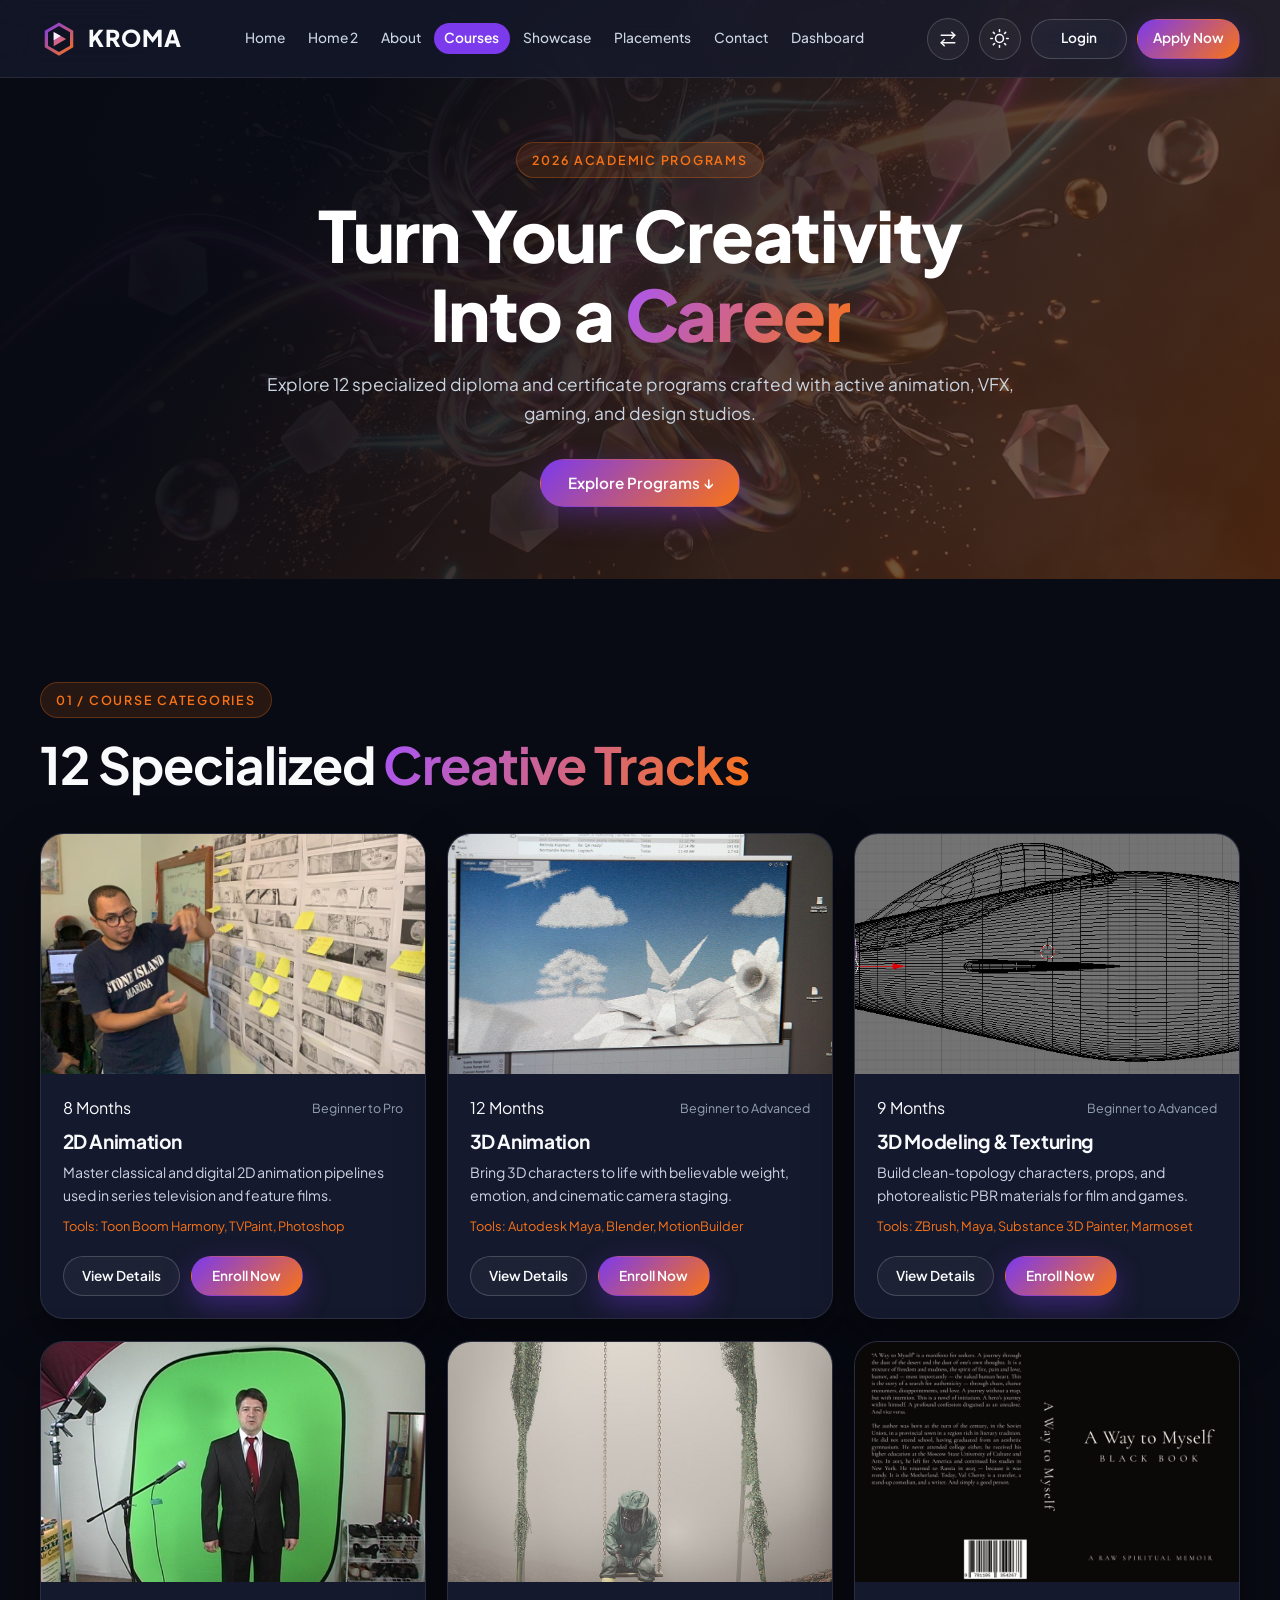
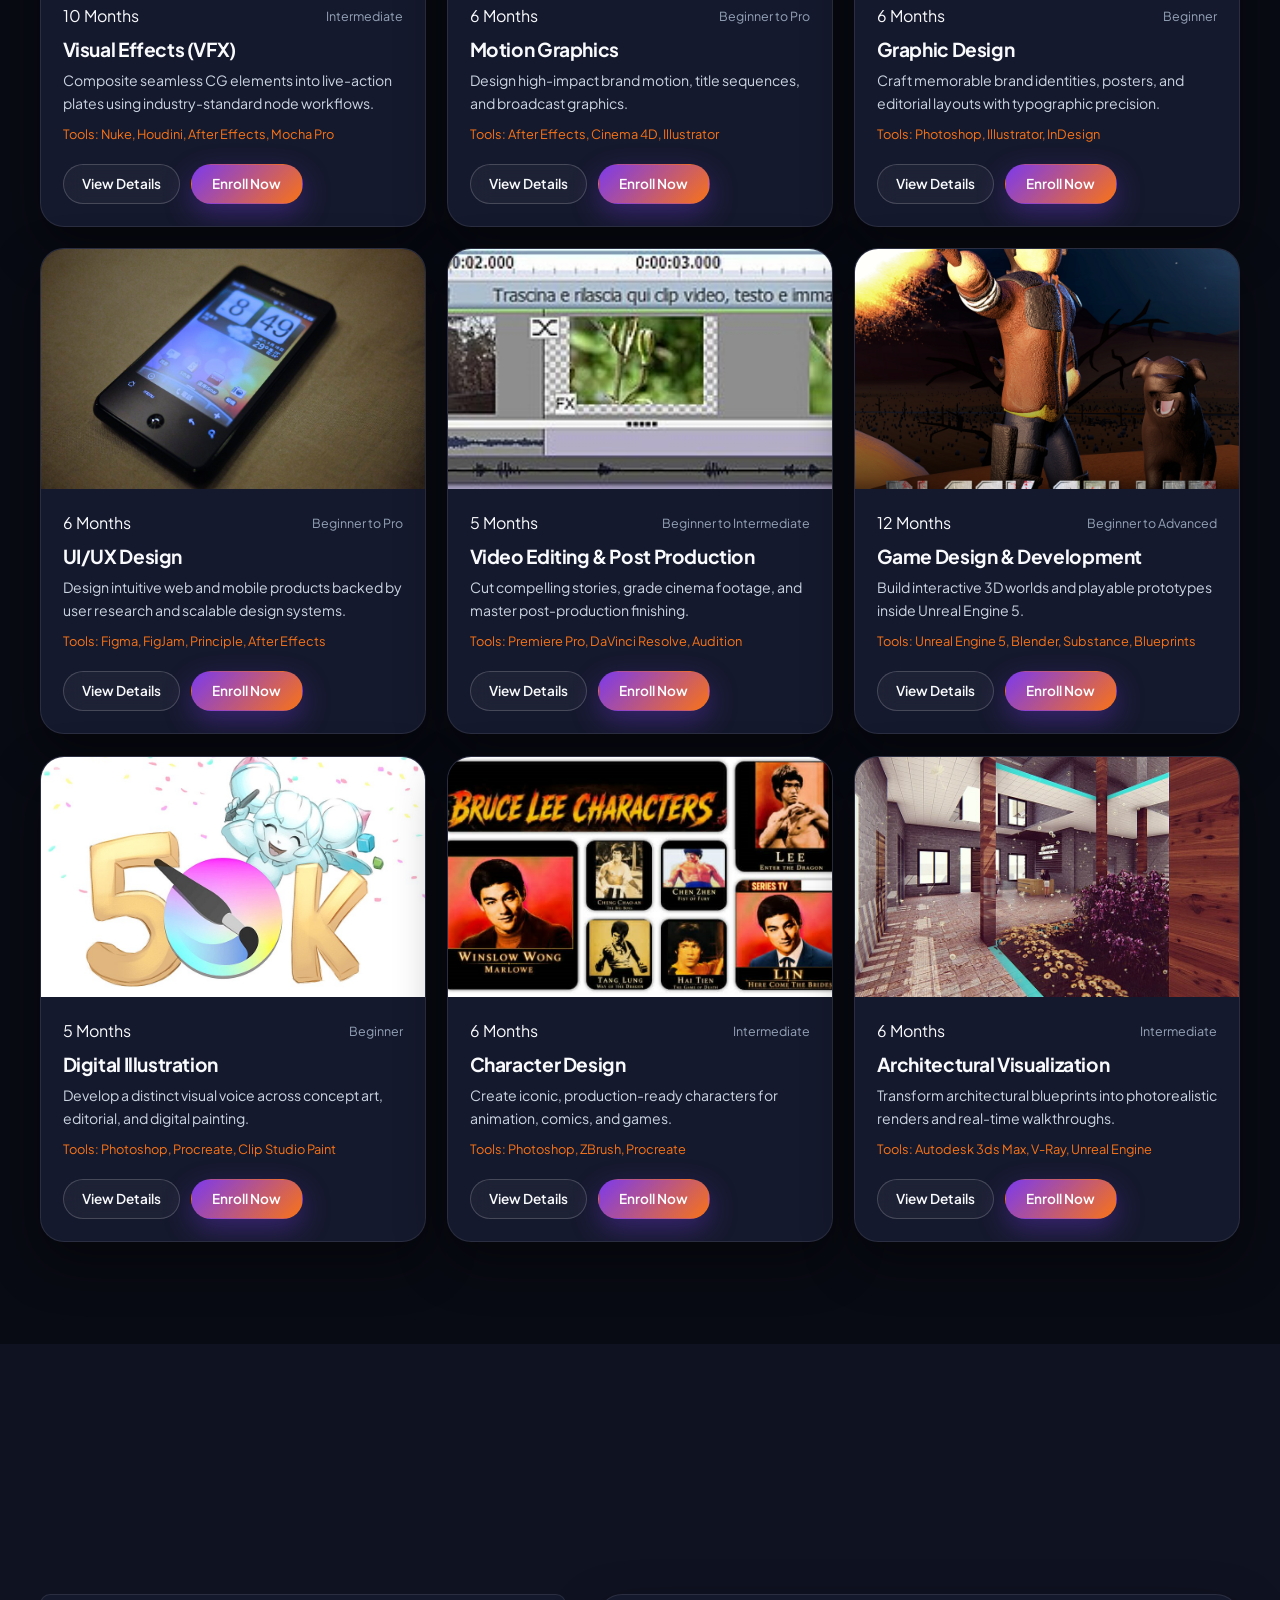
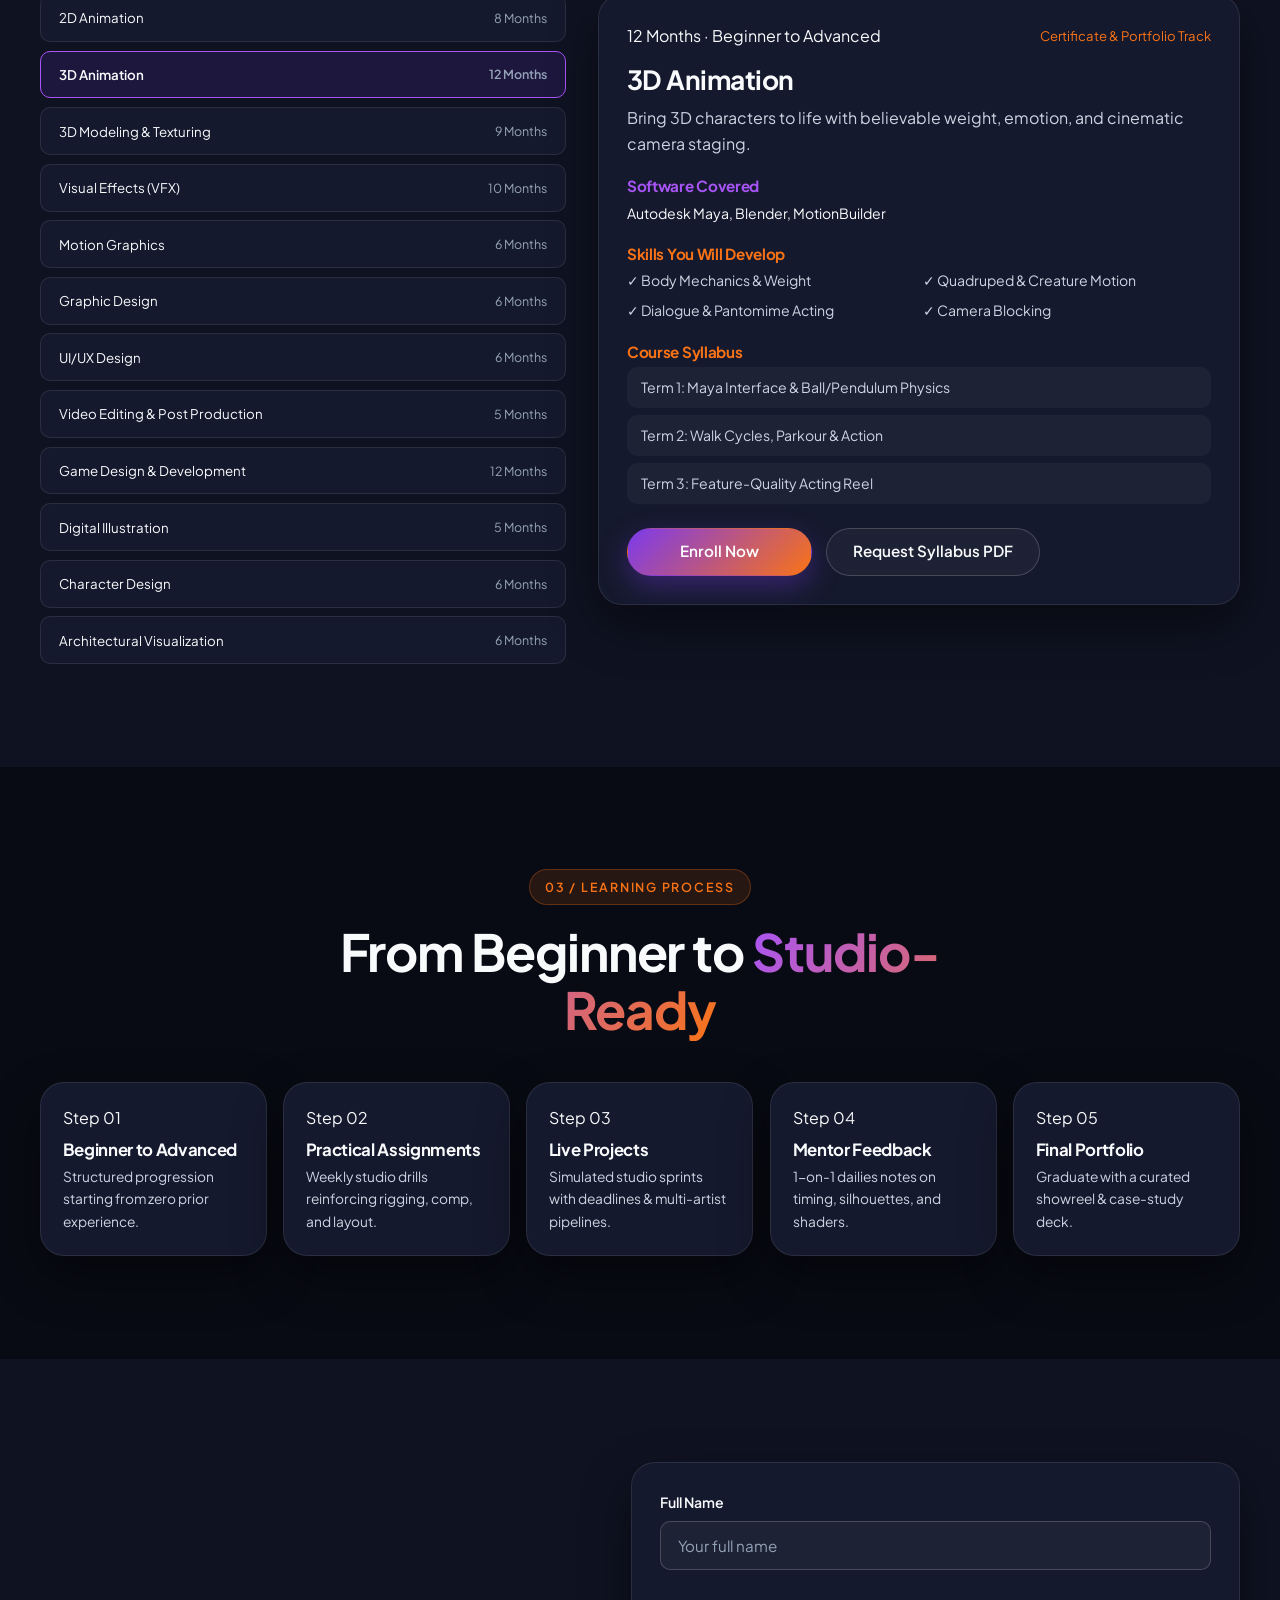
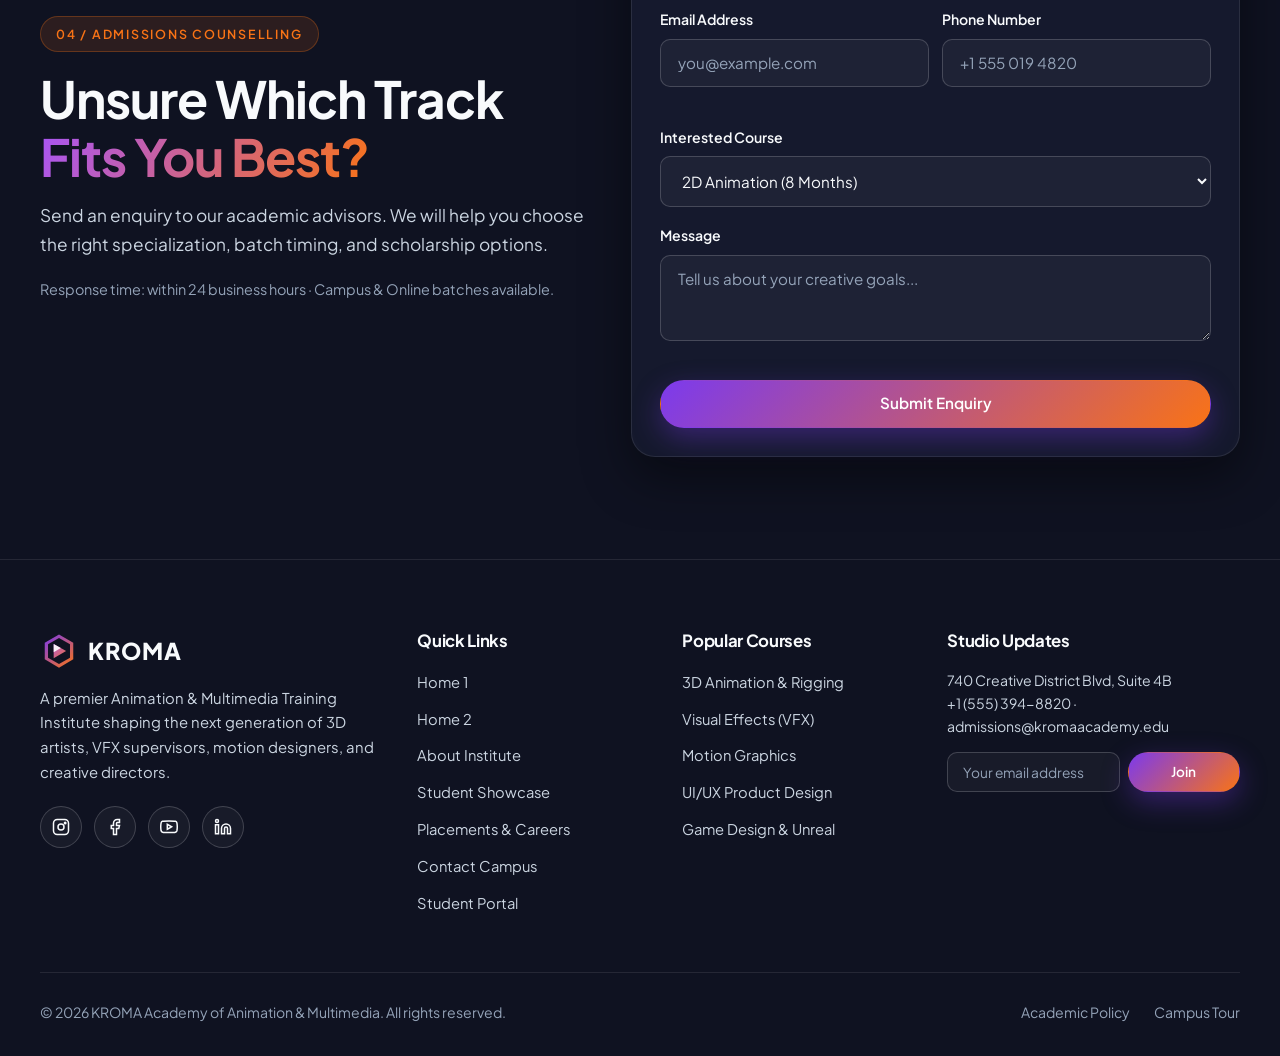
==== courses.html @ f1291ee0 "Initial commit: KROMA Academy website" ====
<!DOCTYPE html>
<html lang="en" data-theme="dark">
<head>
  <meta charset="UTF-8">
  <meta name="viewport" content="width=device-width, initial-scale=1.0">
  <title>Courses &amp; Curriculum | KROMA Academy</title>
  <link rel="icon" type="image/svg+xml" href="assets/images/logo.svg">
  <script>document.documentElement.setAttribute('data-theme', localStorage.getItem('kroma-theme') || 'dark');</script>
  <link rel="stylesheet" href="css/styles.css">
  <style>
    .page-hero {
      padding-top: calc(var(--header-height) + 4rem);
      padding-bottom: 4.5rem;
      position: relative;
      overflow: hidden;
      background: #090B14;
      color: #FFFFFF;
    }
    .page-hero-bg {
      position: absolute;
      inset: 0;
      width: 100%;
      height: 100%;
      object-fit: cover;
      opacity: 0.42;
    }
    .page-hero-overlay {
      position: absolute;
      inset: 0;
      background: linear-gradient(125deg, rgba(9,11,20,0.92) 25%, rgba(249,115,22,0.28) 100%);
    }
    .courses-grid-12 {
      display: grid;
      grid-template-columns: repeat(3, 1fr);
      gap: 1.35rem;
    }
    .course-card {
      overflow: hidden;
      display: flex;
      flex-direction: column;
    }
    .course-card img {
      width: 100%;
      aspect-ratio: 16 / 10;
      height: auto;
      object-fit: cover;
      transition: transform 0.55s var(--transition-smooth);
    }
    .course-card:hover img { transform: scale(1.06); }
    .course-card.featured-wide {
      grid-column: span 2;
      flex-direction: row;
    }
    .course-card.featured-wide img {
      width: 46%;
      height: auto;
      min-height: 250px;
    }
    .curriculum-split {
      display: grid;
      grid-template-columns: 0.9fr 1.1fr;
      gap: 2rem;
      align-items: start;
    }
    .curr-tab-btn {
      width: 100%;
      text-align: left;
      padding: 0.9rem 1.1rem;
      border-radius: var(--radius-sm);
      border: 1px solid var(--border-subtle);
      background: var(--bg-elevated);
      cursor: pointer;
      display: flex;
      justify-content: space-between;
      align-items: center;
      transition: border-color 0.2s ease, background 0.2s ease;
    }
    .curr-tab-btn.active {
      border-color: var(--brand-purple-light);
      background: rgba(124, 58, 237, 0.14);
      font-weight: 600;
    }
    .process-5 {
      display: grid;
      grid-template-columns: repeat(5, 1fr);
      gap: 1rem;
    }
    .enquiry-grid {
      display: grid;
      grid-template-columns: 0.95fr 1.05fr;
      gap: 2.5rem;
      align-items: center;
    }
    @media (max-width: 1024px) {
      .courses-grid-12 { grid-template-columns: repeat(2, 1fr); }
      .course-card.featured-wide { grid-column: span 2; }
      .curriculum-split, .enquiry-grid { grid-template-columns: 1fr; }
      .process-5 { grid-template-columns: repeat(2, 1fr); }
    }
    @media (max-width: 1024px) and (min-width: 641px) {
      .process-5 > :last-child:nth-child(odd) {
        grid-column: 1 / -1;
        max-width: calc(50% - 0.5rem);
        width: 100%;
        justify-self: center;
      }
    }
    @media (max-width: 640px) {
      .courses-grid-12, .process-5 { grid-template-columns: 1fr; }
      .course-card.featured-wide { grid-column: span 1; flex-direction: column; }
      .course-card.featured-wide img { width: 100%; height: 210px; }
    }
  </style>
</head>
<body>
  <div id="site-header"></div>

  <main>
    <!-- SECTION 1: COURSES HERO -->
    <section class="page-hero">
      <img src="assets/images/hero-courses.jpg" alt="3D Motion Graphics and Multimedia Courses" class="page-hero-bg">
      <div class="page-hero-overlay"></div>
      <div class="container" style="position:relative;z-index:2;text-align:center;" data-reveal="up">
        <span class="eyebrow">2026 Academic Programs</span>
        <h1 class="display-xl" style="color:#FFFFFF;max-width:16ch;margin:0 auto 1rem;">
          Turn Your Creativity Into a <span class="text-gradient">Career</span>
        </h1>
        <p class="lead" style="color:#CBD5E1;margin:0 auto 2rem;">
          Explore 12 specialized diploma and certificate programs crafted with active animation, VFX, gaming, and design studios.
        </p>
        <a href="#course-grid" class="btn btn-primary">Explore Programs &darr;</a>
      </div>
    </section>

    <!-- SECTION 2: 12 COURSE CATEGORIES -->
    <section class="section-pad" id="course-grid">
      <div class="container">
        <div style="margin-bottom:2.5rem;" data-reveal="up">
          <span class="eyebrow">01 / Course Categories</span>
          <h2 class="display-lg">12 Specialized <span class="text-gradient">Creative Tracks</span></h2>
        </div>

        <div class="courses-grid-12" id="coursesContainer"></div>
      </div>
    </section>

    <!-- SECTION 3: COURSE DETAILS & CURRICULUM -->
    <section class="section-pad section-alt" id="curriculum-section">
      <div class="container">
        <div style="margin-bottom:2.25rem;" data-reveal="up">
          <span class="eyebrow">02 / Course Details &amp; Curriculum</span>
          <h2 class="display-lg">Inspect Syllabus &amp; <span class="text-gradient">Outcomes</span></h2>
        </div>

        <div class="curriculum-split">
          <div style="display:flex;flex-direction:column;gap:0.55rem;" id="currSelector" data-reveal="left"></div>
          <div class="glass-card" style="padding:1.75rem;" id="currDetailPanel" data-reveal="right"></div>
        </div>
      </div>
    </section>

    <!-- SECTION 4: LEARNING PROCESS -->
    <section class="section-pad">
      <div class="container">
        <div style="text-align:center;max-width:650px;margin:0 auto 2.75rem;" data-reveal="up">
          <span class="eyebrow">03 / Learning Process</span>
          <h2 class="display-lg">From Beginner to <span class="text-gradient">Studio-Ready</span></h2>
        </div>

        <div class="process-5">
          <div class="glass-card" style="padding:1.35rem;" data-reveal="up" data-delay="0">
            <span class="badge badge-purple">Step 01</span>
            <h3 style="font-size:1.05rem;margin:0.65rem 0 0.35rem;">Beginner to Advanced</h3>
            <p style="font-size:0.86rem;color:var(--text-secondary);">Structured progression starting from zero prior experience.</p>
          </div>
          <div class="glass-card" style="padding:1.35rem;" data-reveal="up" data-delay="70">
            <span class="badge badge-orange">Step 02</span>
            <h3 style="font-size:1.05rem;margin:0.65rem 0 0.35rem;">Practical Assignments</h3>
            <p style="font-size:0.86rem;color:var(--text-secondary);">Weekly studio drills reinforcing rigging, comp, and layout.</p>
          </div>
          <div class="glass-card" style="padding:1.35rem;" data-reveal="up" data-delay="140">
            <span class="badge badge-lime">Step 03</span>
            <h3 style="font-size:1.05rem;margin:0.65rem 0 0.35rem;">Live Projects</h3>
            <p style="font-size:0.86rem;color:var(--text-secondary);">Simulated studio sprints with deadlines &amp; multi-artist pipelines.</p>
          </div>
          <div class="glass-card" style="padding:1.35rem;" data-reveal="up" data-delay="210">
            <span class="badge badge-purple">Step 04</span>
            <h3 style="font-size:1.05rem;margin:0.65rem 0 0.35rem;">Mentor Feedback</h3>
            <p style="font-size:0.86rem;color:var(--text-secondary);">1-on-1 dailies notes on timing, silhouettes, and shaders.</p>
          </div>
          <div class="glass-card" style="padding:1.35rem;" data-reveal="up" data-delay="280">
            <span class="badge badge-orange">Step 05</span>
            <h3 style="font-size:1.05rem;margin:0.65rem 0 0.35rem;">Final Portfolio</h3>
            <p style="font-size:0.86rem;color:var(--text-secondary);">Graduate with a curated showreel &amp; case-study deck.</p>
          </div>
        </div>
      </div>
    </section>

    <!-- SECTION 5: COURSE ENQUIRY CTA -->
    <section class="section-pad section-alt" id="course-enquiry">
      <div class="container enquiry-grid">
        <div data-reveal="left">
          <span class="eyebrow">04 / Admissions Counselling</span>
          <h2 class="display-lg" style="margin-bottom:1rem;">Unsure Which Track <span class="text-gradient">Fits You Best?</span></h2>
          <p class="lead" style="margin-bottom:1.25rem;">
            Send an enquiry to our academic advisors. We will help you choose the right specialization, batch timing, and scholarship options.
          </p>
          <p style="font-size:0.9rem;color:var(--text-muted);">Response time: within 24 business hours · Campus &amp; Online batches available.</p>
        </div>

        <div class="glass-card" style="padding:1.75rem;" data-reveal="right">
          <form id="courseEnquiryForm" novalidate>
            <div class="form-group">
              <label for="enqName" class="form-label">Full Name</label>
              <input type="text" id="enqName" class="form-control" placeholder="Your full name" required>
              <span class="form-error" id="enqNameErr"></span>
            </div>
            <div style="display:grid;grid-template-columns:1fr 1fr;gap:0.85rem;">
              <div class="form-group">
                <label for="enqEmail" class="form-label">Email Address</label>
                <input type="email" id="enqEmail" class="form-control" placeholder="you@example.com" required>
                <span class="form-error" id="enqEmailErr"></span>
              </div>
              <div class="form-group">
                <label for="enqPhone" class="form-label">Phone Number</label>
                <input type="tel" id="enqPhone" class="form-control" placeholder="+1 555 019 4820" required>
                <span class="form-error" id="enqPhoneErr"></span>
              </div>
            </div>
            <div class="form-group">
              <label for="enqCourse" class="form-label">Interested Course</label>
              <select id="enqCourse" class="form-control" required></select>
            </div>
            <div class="form-group">
              <label for="enqMsg" class="form-label">Message</label>
              <textarea id="enqMsg" rows="3" class="form-control" placeholder="Tell us about your creative goals..." required></textarea>
              <span class="form-error" id="enqMsgErr"></span>
            </div>
            <button type="submit" class="btn btn-primary" style="width:100%;">Submit Enquiry</button>
            <div id="enqToast" class="form-toast" role="status"></div>
          </form>
        </div>
      </div>
    </section>
  </main>

  <div id="site-footer"></div>

  <script src="js/layout.js"></script>
  <script>
    window.KromaLayout.bootstrapPublicPage('courses');

    const COURSES = [
      { id: '2d', title: '2D Animation', img: 'assets/images/courses/course_2d.jpg', duration: '8 Months', level: 'Beginner to Pro', software: 'Toon Boom Harmony, TVPaint, Photoshop', skills: ['12 Principles of Animation', 'Character Acting & Lip Sync', '2D Cut-out Rigging', 'FX & Clean-up'], syllabus: ['Term 1: Drawing for Motion & Timing', 'Term 2: Acting, Dialogue & Facial Expressions', 'Term 3: Short Film Capstone'], desc: 'Master classical and digital 2D animation pipelines used in series television and feature films.' },
      { id: '3d', title: '3D Animation', img: 'assets/images/courses/course_3d.jpg', duration: '12 Months', level: 'Beginner to Advanced', software: 'Autodesk Maya, Blender, MotionBuilder', skills: ['Body Mechanics & Weight', 'Quadruped & Creature Motion', 'Dialogue & Pantomime Acting', 'Camera Blocking'], syllabus: ['Term 1: Maya Interface & Ball/Pendulum Physics', 'Term 2: Walk Cycles, Parkour & Action', 'Term 3: Feature-Quality Acting Reel'], desc: 'Bring 3D characters to life with believable weight, emotion, and cinematic camera staging.' },
      { id: 'modeling', title: '3D Modeling & Texturing', img: 'assets/images/courses/course_modeling.jpg', duration: '9 Months', level: 'Beginner to Advanced', software: 'ZBrush, Maya, Substance 3D Painter, Marmoset', skills: ['Hard-Surface Sub-D Modeling', 'Organic Anatomy Sculpting', 'UV Unwrapping & Baking', 'PBR Look Development'], syllabus: ['Term 1: Hard-Surface Props & Weapons', 'Term 2: Digital Anatomy in ZBrush', 'Term 3: Production-Ready Hero Asset'], desc: 'Build clean-topology characters, props, and photorealistic PBR materials for film and games.' },
      { id: 'vfx', title: 'Visual Effects (VFX)', img: 'assets/images/courses/course_vfx.jpg', duration: '10 Months', level: 'Intermediate', software: 'Nuke, Houdini, After Effects, Mocha Pro', skills: ['Node-Based Compositing', 'Roto, Paint & Clean Plate', '3D Camera Tracking', 'Pyro & Fluid Simulations'], syllabus: ['Term 1: Roto, Keying & Matchmoving', 'Term 2: Houdini FX & Multi-Pass EXR', 'Term 3: Photoreal Live-Action Integration'], desc: 'Composite seamless CG elements into live-action plates using industry-standard node workflows.' },
      { id: 'motion', title: 'Motion Graphics', img: 'assets/images/courses/course_motion.jpg', duration: '6 Months', level: 'Beginner to Pro', software: 'After Effects, Cinema 4D, Illustrator', skills: ['Kinetic Typography', '3D Broadcast Packages', 'Procedural Mograph', 'Audio-Reactive Visuals'], syllabus: ['Term 1: Keyframes, Graph Editor & Type', 'Term 2: Cinema 4D Mograph & Redshift', 'Term 3: Title Sequence Reel'], desc: 'Design high-impact brand motion, title sequences, and broadcast graphics.' },
      { id: 'graphic', title: 'Graphic Design', img: 'assets/images/courses/course_graphic.jpg', duration: '6 Months', level: 'Beginner', software: 'Photoshop, Illustrator, InDesign', skills: ['Brand Identity Systems', 'Editorial & Grid Typography', 'Packaging Design', 'Print & Digital Campaigns'], syllabus: ['Term 1: Visual Hierarchy & Color Systems', 'Term 2: Logos, Packaging & Editorial', 'Term 3: Complete Brand Book'], desc: 'Craft memorable brand identities, posters, and editorial layouts with typographic precision.' },
      { id: 'uiux', title: 'UI/UX Design', img: 'assets/images/courses/course_uiux.jpg', duration: '6 Months', level: 'Beginner to Pro', software: 'Figma, FigJam, Principle, After Effects', skills: ['User Research & Wireframing', 'Design Systems & Tokens', 'Interactive Prototyping', 'Usability Testing'], syllabus: ['Term 1: UX Discovery & Information Architecture', 'Term 2: High-Fidelity UI & Micro-interactions', 'Term 3: End-to-End Product Case Study'], desc: 'Design intuitive web and mobile products backed by user research and scalable design systems.' },
      { id: 'editing', title: 'Video Editing & Post Production', img: 'assets/images/courses/course_editing.jpg', duration: '5 Months', level: 'Beginner to Intermediate', software: 'Premiere Pro, DaVinci Resolve, Audition', skills: ['Narrative & Commercial Pacing', 'Color Grading & LUTs', 'Sound Mixing & Foley', 'Multi-Cam Workflows'], syllabus: ['Term 1: Rhythm, Cuts & Storytelling', 'Term 2: DaVinci Color Grading & Audio', 'Term 3: Short Documentary & Commercial Cut'], desc: 'Cut compelling stories, grade cinema footage, and master post-production finishing.' },
      { id: 'game', title: 'Game Design & Development', img: 'assets/images/courses/course_game.jpg', duration: '12 Months', level: 'Beginner to Advanced', software: 'Unreal Engine 5, Blender, Substance, Blueprints', skills: ['Level Design & Worldbuilding', 'Lumen Lighting & Materials', 'Blueprint Gameplay Logic', 'Game Asset Optimization'], syllabus: ['Term 1: Game Mechanics & Greyboxing', 'Term 2: Environment Art & Shaders', 'Term 3: Playable Vertical Slice'], desc: 'Build interactive 3D worlds and playable prototypes inside Unreal Engine 5.' },
      { id: 'illustration', title: 'Digital Illustration', img: 'assets/images/courses/course_illustration.jpg', duration: '5 Months', level: 'Beginner', software: 'Photoshop, Procreate, Clip Studio Paint', skills: ['Perspective & Composition', 'Light, Shadow & Color', 'Editorial & Book Art', 'Concept Thumbnails'], syllabus: ['Term 1: Form, Value & Perspective', 'Term 2: Mood, Color & Stylization', 'Term 3: Illustration Series'], desc: 'Develop a distinct visual voice across concept art, editorial, and digital painting.' },
      { id: 'character', title: 'Character Design', img: 'assets/images/courses/course_character.jpg', duration: '6 Months', level: 'Intermediate', software: 'Photoshop, ZBrush, Procreate', skills: ['Silhouette & Shape Language', 'Expression & Turnaround Sheets', 'Costume & Prop Design', 'Stylized Anatomy'], syllabus: ['Term 1: Shape Language & Anatomy', 'Term 2: Expression Sheets & Turnarounds', 'Term 3: Production Character Bible'], desc: 'Create iconic, production-ready characters for animation, comics, and games.' },
      { id: 'archviz', title: 'Architectural Visualization', img: 'assets/images/courses/course_archviz.jpg', duration: '6 Months', level: 'Intermediate', software: 'Autodesk 3ds Max, V-Ray, Unreal Engine', skills: ['CAD-to-3D Modeling', 'Photoreal Interior Lighting', 'VR Walkthroughs', 'Post-Render Polish'], syllabus: ['Term 1: 3ds Max Architectural Modeling', 'Term 2: V-Ray Materials & Daylight', 'Term 3: Interactive Unreal Walkthrough'], desc: 'Transform architectural blueprints into photorealistic renders and real-time walkthroughs.' }
    ];

    const grid = document.getElementById('coursesContainer');
    grid.innerHTML = COURSES.map((c, i) => `
      <article class="glass-card course-card ${c.wide ? 'featured-wide' : ''}" data-reveal="up" data-delay="${(i % 3) * 70}">
        <img src="${c.img}" alt="${c.title}">
        <div style="padding:1.35rem;display:flex;flex-direction:column;gap:0.55rem;flex:1;">
          <div style="display:flex;justify-content:space-between;align-items:center;gap:0.5rem;">
            <span class="badge badge-purple">${c.duration}</span>
            <span style="font-size:0.78rem;color:var(--text-muted);font-family:var(--font-mono);">${c.level}</span>
          </div>
          <h3 style="font-size:1.2rem;">${c.title}</h3>
          <p style="font-size:0.88rem;color:var(--text-secondary);">${c.desc}</p>
          <p style="font-size:0.8rem;color:var(--brand-orange);font-family:var(--font-mono);">Tools: ${c.software}</p>
          <div style="display:flex;gap:0.65rem;margin-top:auto;padding-top:0.65rem;flex-wrap:wrap;">
            <button type="button" class="btn btn-outline btn-sm" data-select-course="${c.id}">View Details</button>
            <a href="#course-enquiry" class="btn btn-primary btn-sm" data-enquire-course="${c.title}">Enroll Now</a>
          </div>
        </div>
      </article>
    `).join('');

    const selector = document.getElementById('currSelector');
    const detailPanel = document.getElementById('currDetailPanel');
    const enqSelect = document.getElementById('enqCourse');

    enqSelect.innerHTML = COURSES.map(c => `<option value="${c.title}">${c.title} (${c.duration})</option>`).join('');

    function renderCurriculum(id) {
      const c = COURSES.find(x => x.id === id) || COURSES[0];
      selector.innerHTML = COURSES.map(item => `
        <button type="button" class="curr-tab-btn ${item.id === c.id ? 'active' : ''}" data-curr-id="${item.id}">
          <span>${item.title}</span>
          <span style="font-family:var(--font-mono);font-size:0.78rem;color:var(--text-muted);">${item.duration}</span>
        </button>
      `).join('');

      detailPanel.innerHTML = `
        <div style="display:flex;justify-content:space-between;align-items:center;flex-wrap:wrap;gap:0.75rem;margin-bottom:1rem;">
          <span class="badge badge-orange">${c.duration} · ${c.level}</span>
          <span style="font-family:var(--font-mono);font-size:0.82rem;color:var(--brand-lime);">Certificate &amp; Portfolio Track</span>
        </div>
        <h3 style="font-size:1.65rem;margin-bottom:0.6rem;">${c.title}</h3>
        <p style="color:var(--text-secondary);margin-bottom:1.25rem;">${c.desc}</p>
        <div style="margin-bottom:1.25rem;">
          <h4 style="font-size:0.95rem;margin-bottom:0.45rem;color:var(--brand-purple-light);">Software Covered</h4>
          <p style="font-family:var(--font-mono);font-size:0.88rem;">${c.software}</p>
        </div>
        <div style="margin-bottom:1.25rem;">
          <h4 style="font-size:0.95rem;margin-bottom:0.45rem;color:var(--brand-orange);">Skills You Will Develop</h4>
          <ul style="display:grid;grid-template-columns:1fr 1fr;gap:0.45rem;font-size:0.88rem;color:var(--text-secondary);">
            ${c.skills.map(s => `<li>&#10003; ${s}</li>`).join('')}
          </ul>
        </div>
        <div style="margin-bottom:1.5rem;">
          <h4 style="font-size:0.95rem;margin-bottom:0.45rem;color:var(--brand-lime);">Course Syllabus</h4>
          <ul style="display:grid;gap:0.45rem;font-size:0.88rem;color:var(--text-secondary);">
            ${c.syllabus.map(s => `<li style="padding:0.55rem 0.85rem;border-radius:var(--radius-sm);background:var(--bg-soft);">${s}</li>`).join('')}
          </ul>
        </div>
        <div style="display:flex;gap:0.85rem;flex-wrap:wrap;">
          <a href="signup.html" class="btn btn-primary">Enroll Now</a>
          <a href="#course-enquiry" class="btn btn-outline">Request Syllabus PDF</a>
        </div>
      `;

      selector.querySelectorAll('[data-curr-id]').forEach(btn => {
        btn.addEventListener('click', () => renderCurriculum(btn.getAttribute('data-curr-id')));
      });
    }
    renderCurriculum('3d');

    grid.addEventListener('click', (e) => {
      const viewBtn = e.target.closest('[data-select-course]');
      if (viewBtn) {
        renderCurriculum(viewBtn.getAttribute('data-select-course'));
        document.getElementById('curriculum-section').scrollIntoView({ behavior: 'smooth' });
      }
      const enqBtn = e.target.closest('[data-enquire-course]');
      if (enqBtn) {
        enqSelect.value = enqBtn.getAttribute('data-enquire-course');
      }
    });

    document.getElementById('courseEnquiryForm')?.addEventListener('submit', (e) => {
      e.preventDefault();
      const name = document.getElementById('enqName').value.trim();
      const email = document.getElementById('enqEmail').value.trim();
      const phone = document.getElementById('enqPhone').value.trim();
      const msg = document.getElementById('enqMsg').value.trim();
      const toast = document.getElementById('enqToast');
      document.querySelectorAll('#courseEnquiryForm .form-error').forEach(el => el.textContent = '');
      toast.className = 'form-toast';

      let ok = true;
      if (name.length < 2) { document.getElementById('enqNameErr').textContent = 'Enter your name.'; ok = false; }
      if (!/^[^\s@]+@[^\s@]+\.[^\s@]+$/.test(email)) { document.getElementById('enqEmailErr').textContent = 'Enter a valid email.'; ok = false; }
      if (!/^[+\d\s()-]{7,18}$/.test(phone)) { document.getElementById('enqPhoneErr').textContent = 'Enter a valid phone.'; ok = false; }
      if (msg.length < 8) { document.getElementById('enqMsgErr').textContent = 'Please write a short message.'; ok = false; }
      if (!ok) return;

      toast.className = 'form-toast success';
      toast.textContent = `Thank you, ${name}! Your enquiry for ${enqSelect.value} has been recorded (Demo).`;
      e.target.reset();
    });
  </script>
</body>
</html>
---- css/styles.css ----
/* ==========================================================================
   KROMA ACADEMY - Premium Animation & Multimedia Training Institute
   Design System, Dual Theme (Dark/Light), Animations & Responsive Grid
   ========================================================================== */

@import url('https://fonts.googleapis.com/css2?family=Plus+Jakarta+Sans:wght@400;500;600;700;800&display=swap');

:root {
  /* Dark Mode (Default Signature Studio Aesthetic) */
  --bg-primary: #090B14;
  --bg-secondary: #0F1221;
  --bg-elevated: #15192D;
  --bg-glass: rgba(21, 25, 45, 0.72);
  --bg-glass-strong: rgba(15, 18, 33, 0.9);
  --bg-soft: rgba(255, 255, 255, 0.04);

  --text-primary: #F8FAFC;
  --text-secondary: #CBD5E1;
  --text-muted: #94A3B8;
  --text-inverse: #090B14;

  --brand-purple: #7C3AED;
  --brand-purple-light: #A855F7;
  --brand-orange: #F97316;
  --brand-lime: #F97316;
  --brand-lavender: #DDD6FE;

  --border-subtle: rgba(255, 255, 255, 0.09);
  --border-strong: rgba(255, 255, 255, 0.18);
  --shadow-card: 0 20px 50px rgba(0, 0, 0, 0.45);
  --shadow-glow: 0 0 40px rgba(124, 58, 237, 0.25);

  --gradient-brand: linear-gradient(135deg, #7C3AED 0%, #F97316 100%);
  --gradient-text: linear-gradient(120deg, #A855F7 0%, #F97316 100%);
  --gradient-mesh: radial-gradient(circle at 15% 20%, rgba(124, 58, 237, 0.22), transparent 48%),
                   radial-gradient(circle at 85% 35%, rgba(249, 115, 22, 0.18), transparent 48%);

  --font-display: 'Plus Jakarta Sans', sans-serif;
  --font-body: 'Plus Jakarta Sans', sans-serif;
  --font-mono: 'Plus Jakarta Sans', sans-serif;

  --radius-sm: 10px;
  --radius-md: 16px;
  --radius-lg: 24px;
  --radius-xl: 32px;
  --radius-full: 9999px;

  --header-height: 78px;
  --container-max: 1320px;
  --transition-smooth: cubic-bezier(0.22, 1, 0.36, 1);
}

[data-theme="light"] {
  /* Light Mode (Editorial Gallery Aesthetic - High Contrast) */
  --bg-primary: #F8FAFC;
  --bg-secondary: #FFFFFF;
  --bg-elevated: #FFFFFF;
  --bg-glass: rgba(255, 255, 255, 0.85);
  --bg-glass-strong: rgba(255, 255, 255, 0.96);
  --bg-soft: #F1F5F9;

  --text-primary: #0F172A;
  --text-secondary: #334155;
  --text-muted: #64748B;
  --text-inverse: #FFFFFF;

  --brand-purple: #6D28D9;
  --brand-purple-light: #7C3AED;
  --brand-orange: #EA580C;
  --brand-lime: #EA580C;
  --brand-lavender: #EDE9FE;

  --border-subtle: rgba(15, 23, 42, 0.09);
  --border-strong: rgba(15, 23, 42, 0.18);
  --shadow-card: 0 18px 45px rgba(15, 23, 42, 0.08);
  --shadow-glow: 0 12px 35px rgba(109, 40, 217, 0.16);

  --gradient-text: linear-gradient(120deg, #6D28D9 0%, #EA580C 100%);
  --gradient-mesh: radial-gradient(circle at 15% 20%, rgba(109, 40, 217, 0.10), transparent 48%),
                   radial-gradient(circle at 85% 35%, rgba(234, 88, 12, 0.09), transparent 48%);
}

/* Reset & Base */
*, *::before, *::after {
  box-sizing: border-box;
  margin: 0;
  padding: 0;
}

html {
  scroll-behavior: smooth;
  overflow-x: hidden;
  font-size: 16px;
}

body {
  font-family: var(--font-body);
  background-color: var(--bg-primary);
  color: var(--text-primary);
  line-height: 1.65;
  overflow-x: hidden;
  transition: background-color 0.35s ease, color 0.35s ease;
  -webkit-font-smoothing: antialiased;
}

img, video, svg {
  display: block;
  max-width: 100%;
}

a {
  color: inherit;
  text-decoration: none;
}

button, input, select, textarea {
  font-family: inherit;
  color: inherit;
}

ul, ol {
  list-style: none;
}

/* Container & Layout */
.container {
  width: 100%;
  max-width: var(--container-max);
  margin-inline: auto;
  padding-inline: clamp(1rem, 4vw, 2.5rem);
}

.section-pad {
  padding-block: clamp(4.5rem, 8vw, 7.5rem);
  position: relative;
}

.section-alt {
  background-color: var(--bg-secondary);
}

/* Typography */
h1, h2, h3, h4, .font-display {
  font-family: var(--font-display);
  font-weight: 700;
  line-height: 1.12;
  letter-spacing: -0.02em;
  color: var(--text-primary);
}

.display-xl {
  font-size: clamp(2.35rem, 5.5vw, 4.75rem);
  font-weight: 800;
}

.display-lg {
  font-size: clamp(2rem, 4vw, 3.35rem);
}

.display-md {
  font-size: clamp(1.5rem, 2.6vw, 2.25rem);
}

.text-gradient {
  background: var(--gradient-text);
  -webkit-background-clip: text;
  background-clip: text;
  color: transparent;
}

.eyebrow {
  display: inline-flex;
  align-items: center;
  gap: 0.5rem;
  font-family: var(--font-mono);
  font-size: 0.78rem;
  font-weight: 600;
  text-transform: uppercase;
  letter-spacing: 0.14em;
  color: var(--brand-orange);
  padding: 0.42rem 0.95rem;
  border-radius: var(--radius-full);
  background: rgba(249, 115, 22, 0.12);
  border: 1px solid rgba(249, 115, 22, 0.28);
  margin-bottom: 1.15rem;
}

[data-theme="light"] .eyebrow {
  background: rgba(234, 88, 12, 0.1);
  border-color: rgba(234, 88, 12, 0.25);
}

.lead {
  font-size: clamp(1rem, 1.35vw, 1.18rem);
  color: var(--text-secondary);
  max-width: 62ch;
}

/* Buttons */
.btn {
  display: inline-flex;
  align-items: center;
  justify-content: center;
  gap: 0.6rem;
  min-height: 48px;
  min-width: 185px;
  padding: 0.78rem 1.65rem;
  border-radius: var(--radius-full);
  font-weight: 600;
  font-size: 0.95rem;
  line-height: 1.2;
  text-align: center;
  cursor: pointer;
  border: 1px solid transparent;
  transition: transform 0.28s var(--transition-smooth), box-shadow 0.28s ease, background 0.28s ease, border-color 0.28s ease;
  position: relative;
  overflow: hidden;
  white-space: nowrap;
}

.btn-primary {
  background: var(--gradient-brand);
  color: #FFFFFF;
  box-shadow: 0 10px 28px rgba(124, 58, 237, 0.35);
}

.btn-primary:hover {
  transform: translateY(-2px);
  box-shadow: 0 16px 36px rgba(249, 115, 22, 0.38);
}

.btn-outline {
  background: var(--bg-soft);
  color: var(--text-primary);
  border-color: var(--border-strong);
  backdrop-filter: blur(10px);
}

.btn-outline:hover {
  border-color: var(--brand-purple-light);
  background: rgba(124, 58, 237, 0.12);
  transform: translateY(-2px);
}

.btn-lime {
  background: var(--brand-orange);
  color: #FFFFFF;
  font-weight: 700;
}

.btn-lime:hover {
  transform: translateY(-2px);
  box-shadow: 0 12px 28px rgba(249, 115, 22, 0.38);
}

.btn-sm {
  min-height: 40px;
  min-width: 112px;
  padding: 0.55rem 1.15rem;
  font-size: 0.85rem;
}

/* ==========================================================================
   HEADER & STICKY NAVIGATION
   ========================================================================== */
.site-header {
  position: fixed;
  top: 0;
  left: 0;
  width: 100%;
  height: var(--header-height);
  z-index: 1000;
  background: var(--bg-glass);
  backdrop-filter: blur(18px);
  -webkit-backdrop-filter: blur(18px);
  border-bottom: 1px solid var(--border-subtle);
  transition: background 0.3s ease, box-shadow 0.3s ease;
}

.site-header.scrolled {
  background: var(--bg-glass-strong);
  box-shadow: var(--shadow-card);
}

.header-inner {
  height: 100%;
  display: flex;
  align-items: center;
  justify-content: space-between;
  gap: 1rem;
}

.brand-logo {
  display: inline-flex;
  align-items: center;
  gap: 0.65rem;
  font-family: var(--font-display);
  font-weight: 800;
  font-size: 1.45rem;
  letter-spacing: 0.04em;
  color: var(--text-primary);
  flex-shrink: 0;
}

.brand-logo svg,
.brand-logo img {
  width: 38px;
  height: 38px;
  flex-shrink: 0;
}

.nav-links {
  display: flex;
  align-items: center;
  gap: 0.25rem;
}

.nav-link {
  display: inline-flex;
  align-items: center;
  white-space: nowrap;
  flex-shrink: 0;
  padding: 0.5rem 0.8rem;
  border-radius: var(--radius-full);
  font-size: 0.9rem;
  font-weight: 500;
  line-height: 1.2;
  color: var(--text-secondary);
  transition: color 0.25s ease, background 0.25s ease;
}

.nav-link:hover {
  color: var(--text-primary);
  background: var(--bg-soft);
}

.nav-link.active {
  color: #FFFFFF;
  background: var(--brand-purple);
  font-weight: 600;
}

.header-actions {
  display: flex;
  align-items: center;
  gap: 0.65rem;
}

.header-desktop-toggles,
.header-cta-group {
  display: flex;
  align-items: center;
  gap: 0.6rem;
}

.mobile-drawer-controls {
  display: flex;
  flex-direction: column;
  gap: 0.85rem;
  margin-top: 0.75rem;
  padding-top: 0.85rem;
  border-top: 1px solid var(--border-subtle);
}

.mobile-drawer-toggles {
  display: flex;
  align-items: center;
  gap: 0.65rem;
}

.mobile-drawer-ctas {
  display: flex;
  align-items: center;
  gap: 0.75rem;
}

.theme-toggle {
  width: 42px;
  height: 42px;
  border-radius: var(--radius-full);
  border: 1px solid var(--border-strong);
  background: var(--bg-soft);
  color: var(--text-primary);
  display: inline-flex;
  align-items: center;
  justify-content: center;
  cursor: pointer;
  transition: transform 0.25s ease, border-color 0.25s ease, background 0.25s ease;
}

.theme-toggle:hover {
  border-color: var(--brand-orange);
  transform: rotate(15deg);
}

.dir-toggle:hover {
  transform: scale(1.06);
}

.dir-toggle.is-rtl {
  border-color: var(--brand-purple-light);
  background: rgba(124, 58, 237, 0.16);
  color: var(--brand-orange);
}

[dir="rtl"] .footer-links a:hover {
  transform: translateX(-4px);
}

[dir="rtl"] .back-to-top {
  right: auto;
  left: 1.5rem;
}

.mobile-menu-btn {
  display: none;
  width: 42px;
  height: 42px;
  border-radius: var(--radius-sm);
  border: 1px solid var(--border-strong);
  background: var(--bg-soft);
  color: var(--text-primary);
  align-items: center;
  justify-content: center;
  cursor: pointer;
}

.mobile-drawer {
  position: fixed;
  top: var(--header-height);
  left: 0;
  width: 100%;
  background: var(--bg-glass-strong);
  backdrop-filter: blur(22px);
  border-bottom: 1px solid var(--border-strong);
  padding: 1.5rem;
  display: flex;
  flex-direction: column;
  gap: 0.5rem;
  transform: translateY(-120%);
  opacity: 0;
  pointer-events: none;
  transition: transform 0.35s var(--transition-smooth), opacity 0.3s ease;
  z-index: 999;
}

.mobile-drawer.open {
  transform: translateY(0);
  opacity: 1;
  pointer-events: auto;
}

.mobile-drawer .nav-link {
  padding: 0.8rem 1rem;
  font-size: 1rem;
}

/* ==========================================================================
   CARDS & GLASSMORPHISM
   ========================================================================== */
.glass-card {
  background: var(--bg-elevated);
  border: 1px solid var(--border-subtle);
  border-radius: var(--radius-lg);
  box-shadow: var(--shadow-card);
  transition: transform 0.35s var(--transition-smooth), border-color 0.35s ease, box-shadow 0.35s ease;
}

.glass-card:hover {
  border-color: rgba(124, 58, 237, 0.45);
  box-shadow: var(--shadow-glow);
}

/* ==========================================================================
   FORMS & INPUTS (Light & Dark Contrast Safe)
   ========================================================================== */
.form-group {
  display: flex;
  flex-direction: column;
  gap: 0.45rem;
  margin-bottom: 1.1rem;
}

.form-label {
  font-size: 0.88rem;
  font-weight: 600;
  color: var(--text-primary);
}

.form-control {
  width: 100%;
  padding: 0.85rem 1.05rem;
  border-radius: var(--radius-sm);
  border: 1px solid var(--border-strong);
  background: var(--bg-soft);
  color: var(--text-primary);
  font-size: 0.95rem;
  outline: none;
  transition: border-color 0.25s ease, box-shadow 0.25s ease, background 0.25s ease;
}

[data-theme="light"] .form-control {
  background: #F8FAFC;
}

.form-control::placeholder {
  color: var(--text-muted);
}

.form-control:focus {
  border-color: var(--brand-purple-light);
  box-shadow: 0 0 0 3px rgba(124, 58, 237, 0.2);
}

.form-control option {
  background: var(--bg-elevated);
  color: var(--text-primary);
}

.form-error {
  font-size: 0.8rem;
  color: #EF4444;
  min-height: 1.1em;
}

.form-toast {
  padding: 0.9rem 1.15rem;
  border-radius: var(--radius-sm);
  font-size: 0.9rem;
  font-weight: 500;
  margin-top: 1rem;
  display: none;
}

.form-toast.success {
  display: block;
  background: rgba(249, 115, 22, 0.14);
  border: 1px solid rgba(249, 115, 22, 0.45);
  color: var(--text-primary);
}

.form-toast.error {
  display: block;
  background: rgba(239, 68, 68, 0.14);
  border: 1px solid rgba(239, 68, 68, 0.45);
  color: var(--text-primary);
}

/* ==========================================================================
   ANIMATIONS & REVEAL SYSTEM
   ========================================================================== */
html.js-reveal [data-reveal] {
  opacity: 0;
  transition: opacity 0.75s var(--transition-smooth), transform 0.75s var(--transition-smooth), clip-path 0.85s var(--transition-smooth);
  will-change: opacity, transform;
}

html.js-reveal [data-reveal="up"] { transform: translateY(38px); }
html.js-reveal [data-reveal="down"] { transform: translateY(-38px); }
html.js-reveal [data-reveal="left"] { transform: translateX(-48px); }
html.js-reveal [data-reveal="right"] { transform: translateX(48px); }
html.js-reveal [data-reveal="scale"] { transform: scale(0.9); }
html.js-reveal [data-reveal="mask"] { clip-path: inset(0 100% 0 0); transform: scale(1.03); }

html.js-reveal [data-reveal="mask"].revealed {
  clip-path: inset(0 0 0 0);
}

html.js-reveal [data-reveal].revealed {
  opacity: 1;
  transform: none;
}

@keyframes floatSlow {
  0%, 100% { transform: translateY(0px) rotate(0deg); }
  50% { transform: translateY(-16px) rotate(3deg); }
}

@keyframes pulseGlow {
  0%, 100% { opacity: 0.55; transform: scale(1); }
  50% { opacity: 0.95; transform: scale(1.06); }
}

@keyframes gradientShift {
  0% { background-position: 0% 50%; }
  50% { background-position: 100% 50%; }
  100% { background-position: 0% 50%; }
}

.float-slow {
  animation: floatSlow 6s ease-in-out infinite;
}

.float-delayed {
  animation: floatSlow 7.5s ease-in-out 1.5s infinite;
}

.animated-gradient-bg {
  background-size: 200% 200%;
  animation: gradientShift 10s ease infinite;
}

@media (prefers-reduced-motion: reduce) {
  [data-reveal] {
    opacity: 1 !important;
    transform: none !important;
    clip-path: none !important;
    transition: none !important;
  }
  .float-slow, .float-delayed, .animated-gradient-bg {
    animation: none !important;
  }
}

/* ==========================================================================
   FOOTER & BACK TO TOP
   ========================================================================== */
.site-footer {
  background: var(--bg-secondary);
  border-top: 1px solid var(--border-subtle);
  padding-top: 4.5rem;
  padding-bottom: 2rem;
  position: relative;
}

.footer-grid {
  display: grid;
  grid-template-columns: 1.5fr 1fr 1fr 1.3fr;
  gap: 2.5rem;
  margin-bottom: 3.5rem;
}

.footer-heading {
  font-family: var(--font-display);
  font-size: 1.05rem;
  font-weight: 700;
  color: var(--text-primary);
  margin-bottom: 1.15rem;
}

.footer-links {
  display: flex;
  flex-direction: column;
  gap: 0.65rem;
}

.footer-links a {
  color: var(--text-secondary);
  font-size: 0.92rem;
  transition: color 0.2s ease, transform 0.2s ease;
  display: inline-block;
}

.footer-links a:hover {
  color: var(--brand-orange);
  transform: translateX(4px);
}

.social-row {
  display: flex;
  align-items: center;
  gap: 0.75rem;
  flex-wrap: wrap;
}

.social-icon-btn {
  width: 42px;
  height: 42px;
  border-radius: var(--radius-full);
  border: 1px solid var(--border-strong);
  background: var(--bg-soft);
  color: var(--text-primary);
  display: inline-flex;
  align-items: center;
  justify-content: center;
  transition: transform 0.3s var(--transition-smooth), background 0.3s ease, color 0.3s ease, border-color 0.3s ease, box-shadow 0.3s ease;
}

.social-icon-btn.ig:hover { background: linear-gradient(135deg, #f09433, #dc2743, #bc1888); color: #fff; border-color: transparent; transform: translateY(-4px) rotate(-6deg); }
.social-icon-btn.fb:hover { background: #1877F2; color: #fff; border-color: transparent; transform: translateY(-4px) scale(1.08); }
.social-icon-btn.yt:hover { background: #FF0000; color: #fff; border-color: transparent; transform: translateY(-4px) rotate(6deg); }
.social-icon-btn.li:hover { background: #0A66C2; color: #fff; border-color: transparent; transform: translateY(-4px) scale(1.08); }

.footer-bottom {
  border-top: 1px solid var(--border-subtle);
  padding-top: 1.75rem;
  display: flex;
  align-items: center;
  justify-content: space-between;
  flex-wrap: wrap;
  gap: 1rem;
  color: var(--text-muted);
  font-size: 0.88rem;
}

.back-to-top {
  position: fixed;
  bottom: 1.5rem;
  right: 1.5rem;
  width: 48px;
  height: 48px;
  border-radius: var(--radius-full);
  background: var(--gradient-brand);
  color: #FFFFFF;
  border: none;
  display: flex;
  align-items: center;
  justify-content: center;
  cursor: pointer;
  box-shadow: 0 10px 25px rgba(124, 58, 237, 0.45);
  opacity: 0;
  visibility: hidden;
  transform: translateY(18px);
  transition: opacity 0.3s ease, visibility 0.3s ease, transform 0.3s var(--transition-smooth);
  z-index: 950;
}

.back-to-top.visible {
  opacity: 1;
  visibility: visible;
  transform: translateY(0);
}

.back-to-top:hover {
  transform: translateY(-4px) scale(1.06);
}

/* ==========================================================================
   SHOWREEL MODAL
   ========================================================================== */
.modal-backdrop {
  position: fixed;
  inset: 0;
  background: rgba(5, 7, 15, 0.85);
  backdrop-filter: blur(12px);
  z-index: 2000;
  display: none;
  align-items: center;
  justify-content: center;
  padding: 1.25rem;
}

.modal-backdrop.open {
  display: flex;
}

.modal-box {
  width: 100%;
  max-width: 860px;
  background: var(--bg-elevated);
  border: 1px solid var(--border-strong);
  border-radius: var(--radius-lg);
  overflow: hidden;
  box-shadow: 0 30px 80px rgba(0, 0, 0, 0.65);
}

/* ==========================================================================
   RESPONSIVE BREAKPOINTS (360px to 1920px)
   ========================================================================== */
@media (max-width: 1280px) {
  .nav-links {
    gap: 0.15rem;
  }
  .nav-link {
    padding: 0.45rem 0.65rem;
    font-size: 0.86rem;
  }
  .header-cta-group .btn-sm {
    min-width: 96px;
    padding: 0.5rem 0.95rem;
  }
}

@media (max-width: 1160px) {
  .nav-links,
  .header-cta-group,
  .header-desktop-toggles {
    display: none;
  }
  .mobile-menu-btn {
    display: inline-flex;
  }
  .footer-grid {
    grid-template-columns: 1fr 1fr;
  }
}

@media (max-width: 640px) {
  .footer-grid {
    grid-template-columns: 1fr;
    gap: 2rem;
  }
  .btn {
    min-height: 44px;
    min-width: 150px;
    padding: 0.72rem 1.25rem;
    font-size: 0.9rem;
  }
  .btn-sm {
    min-height: 38px;
    min-width: 92px;
    padding: 0.5rem 0.95rem;
    font-size: 0.84rem;
  }
}
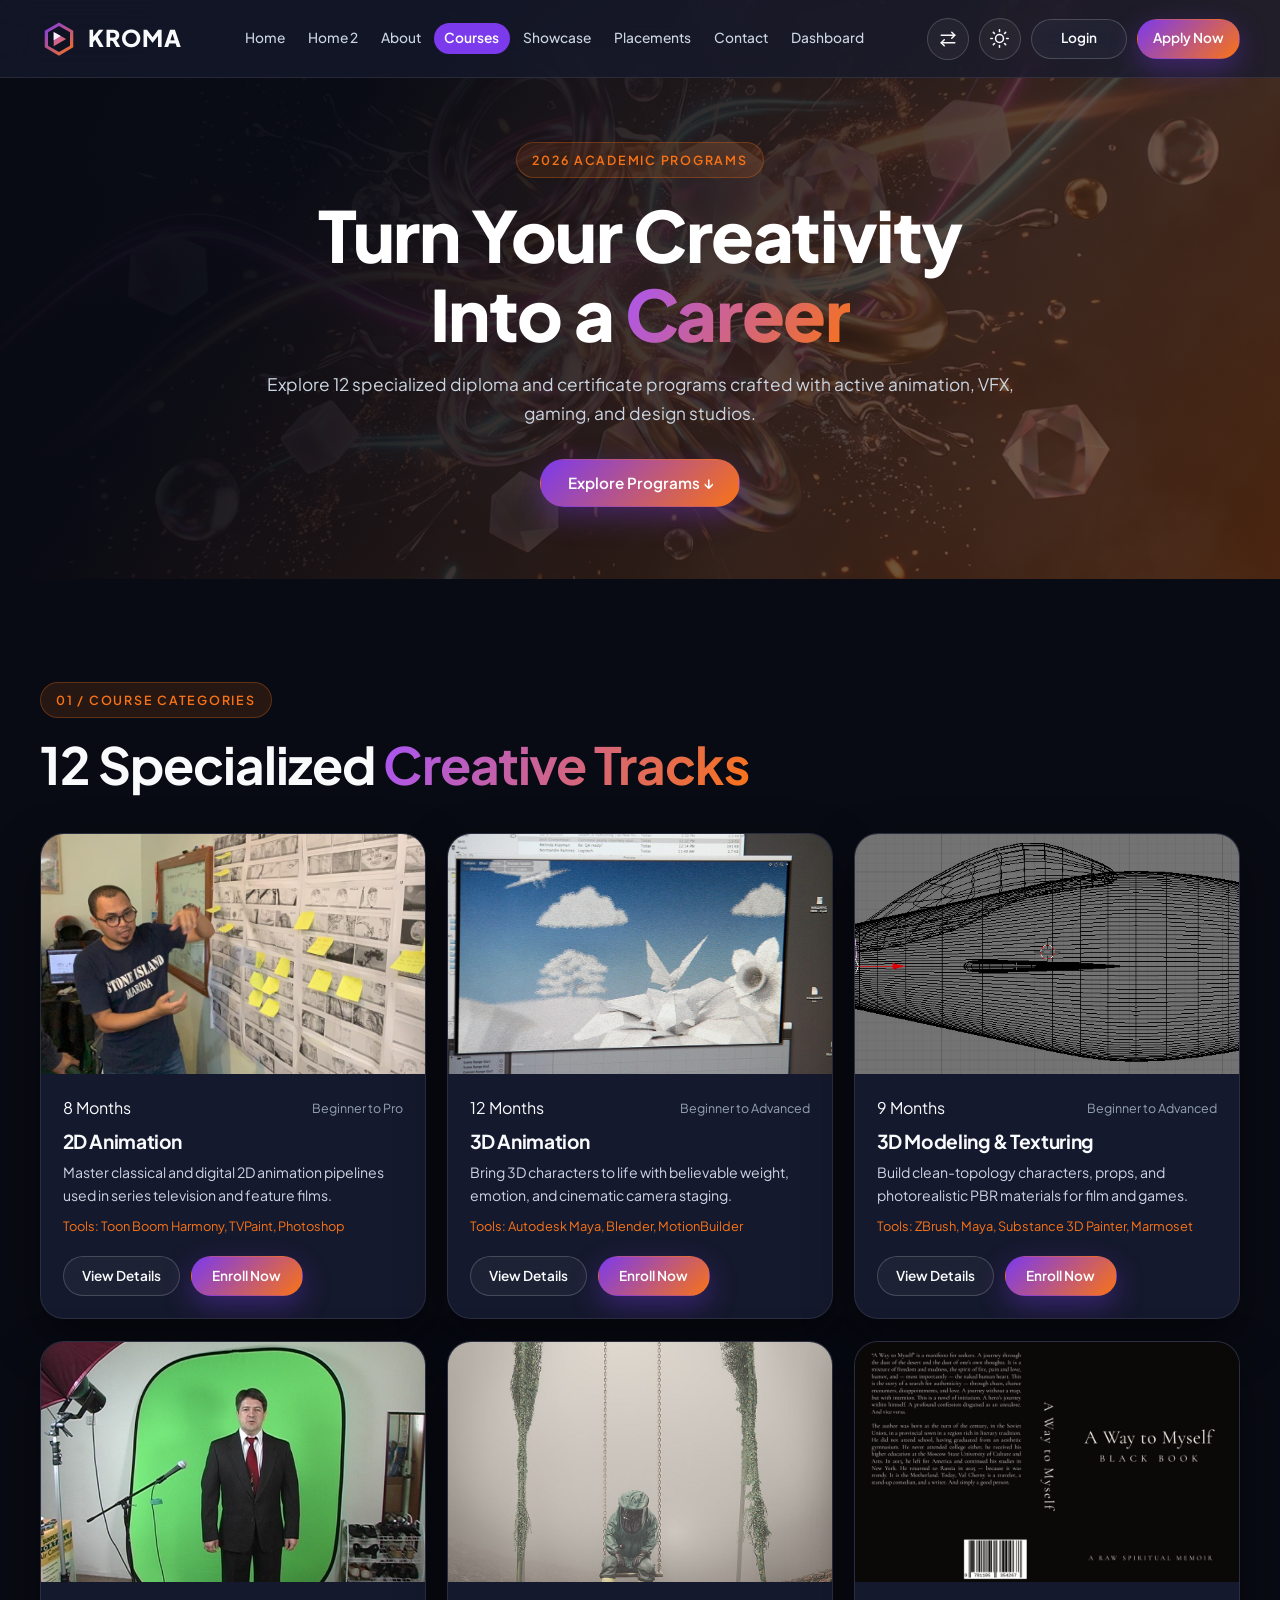
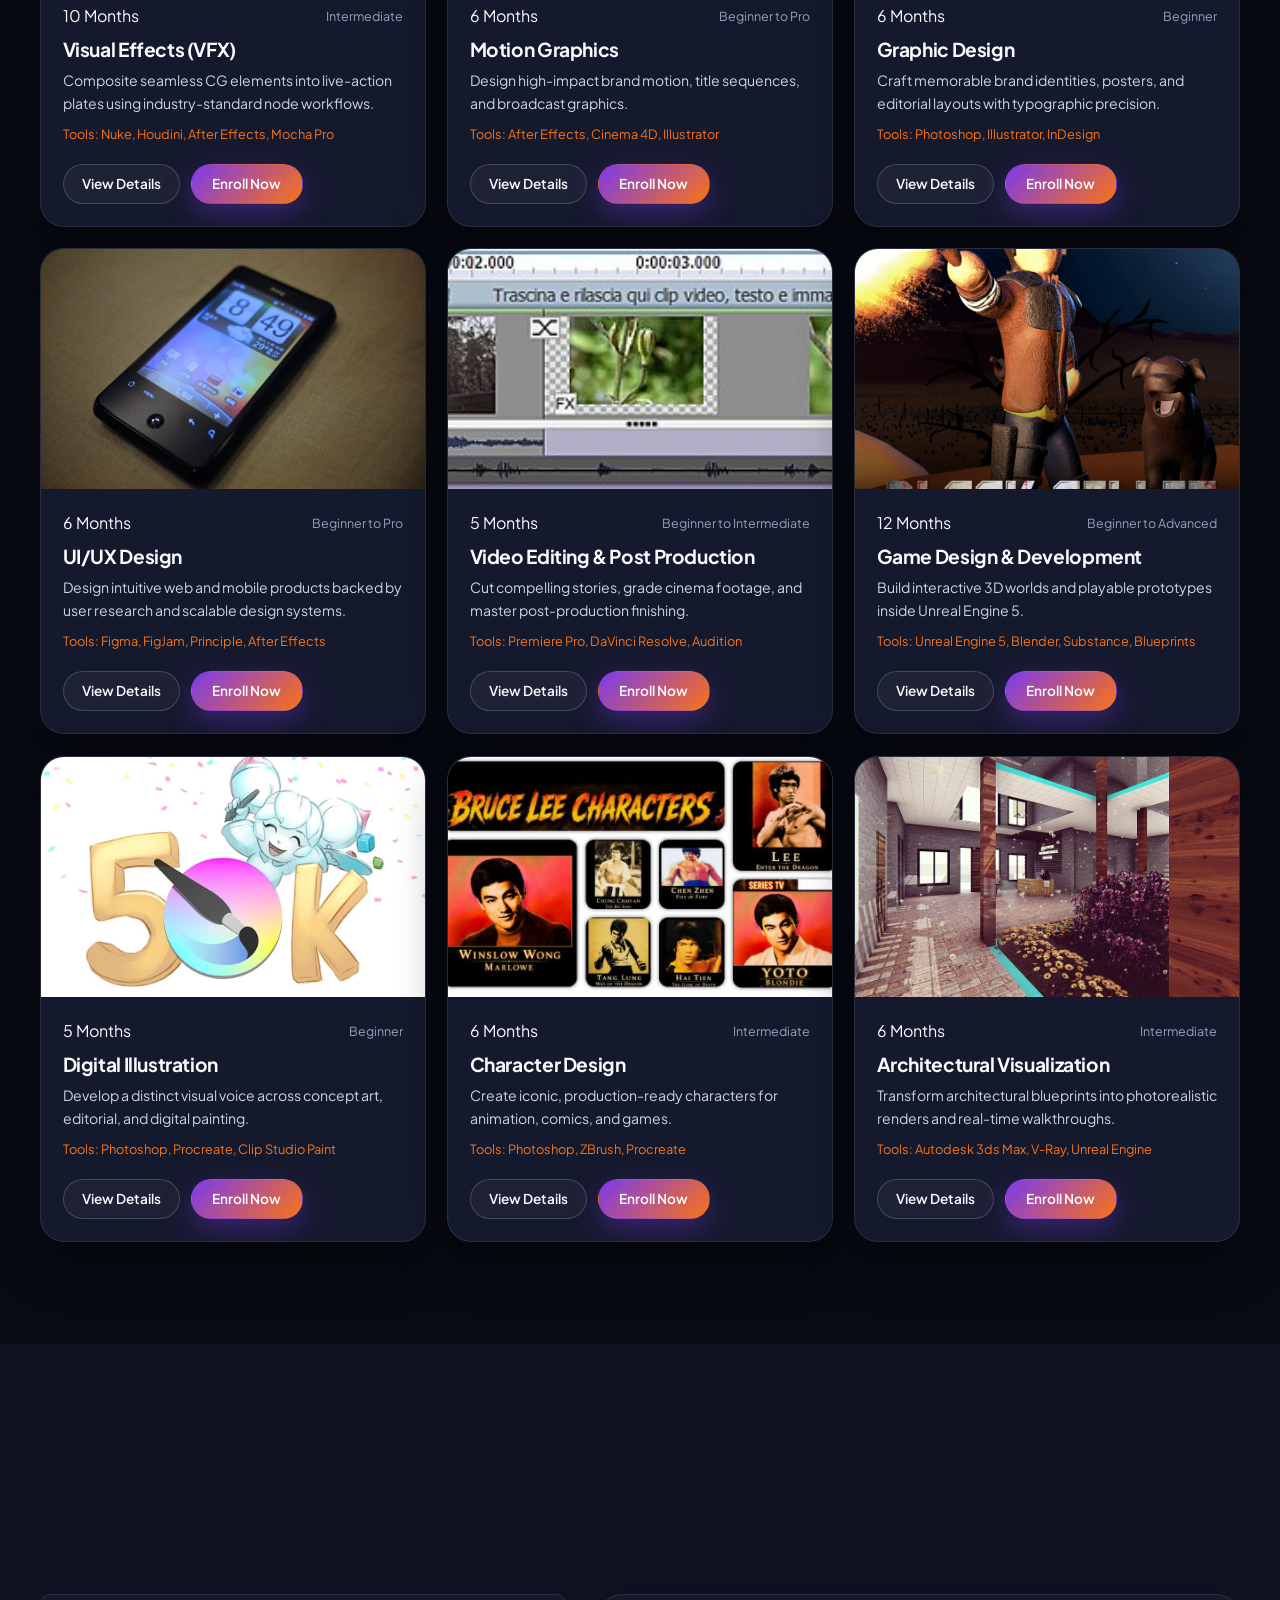
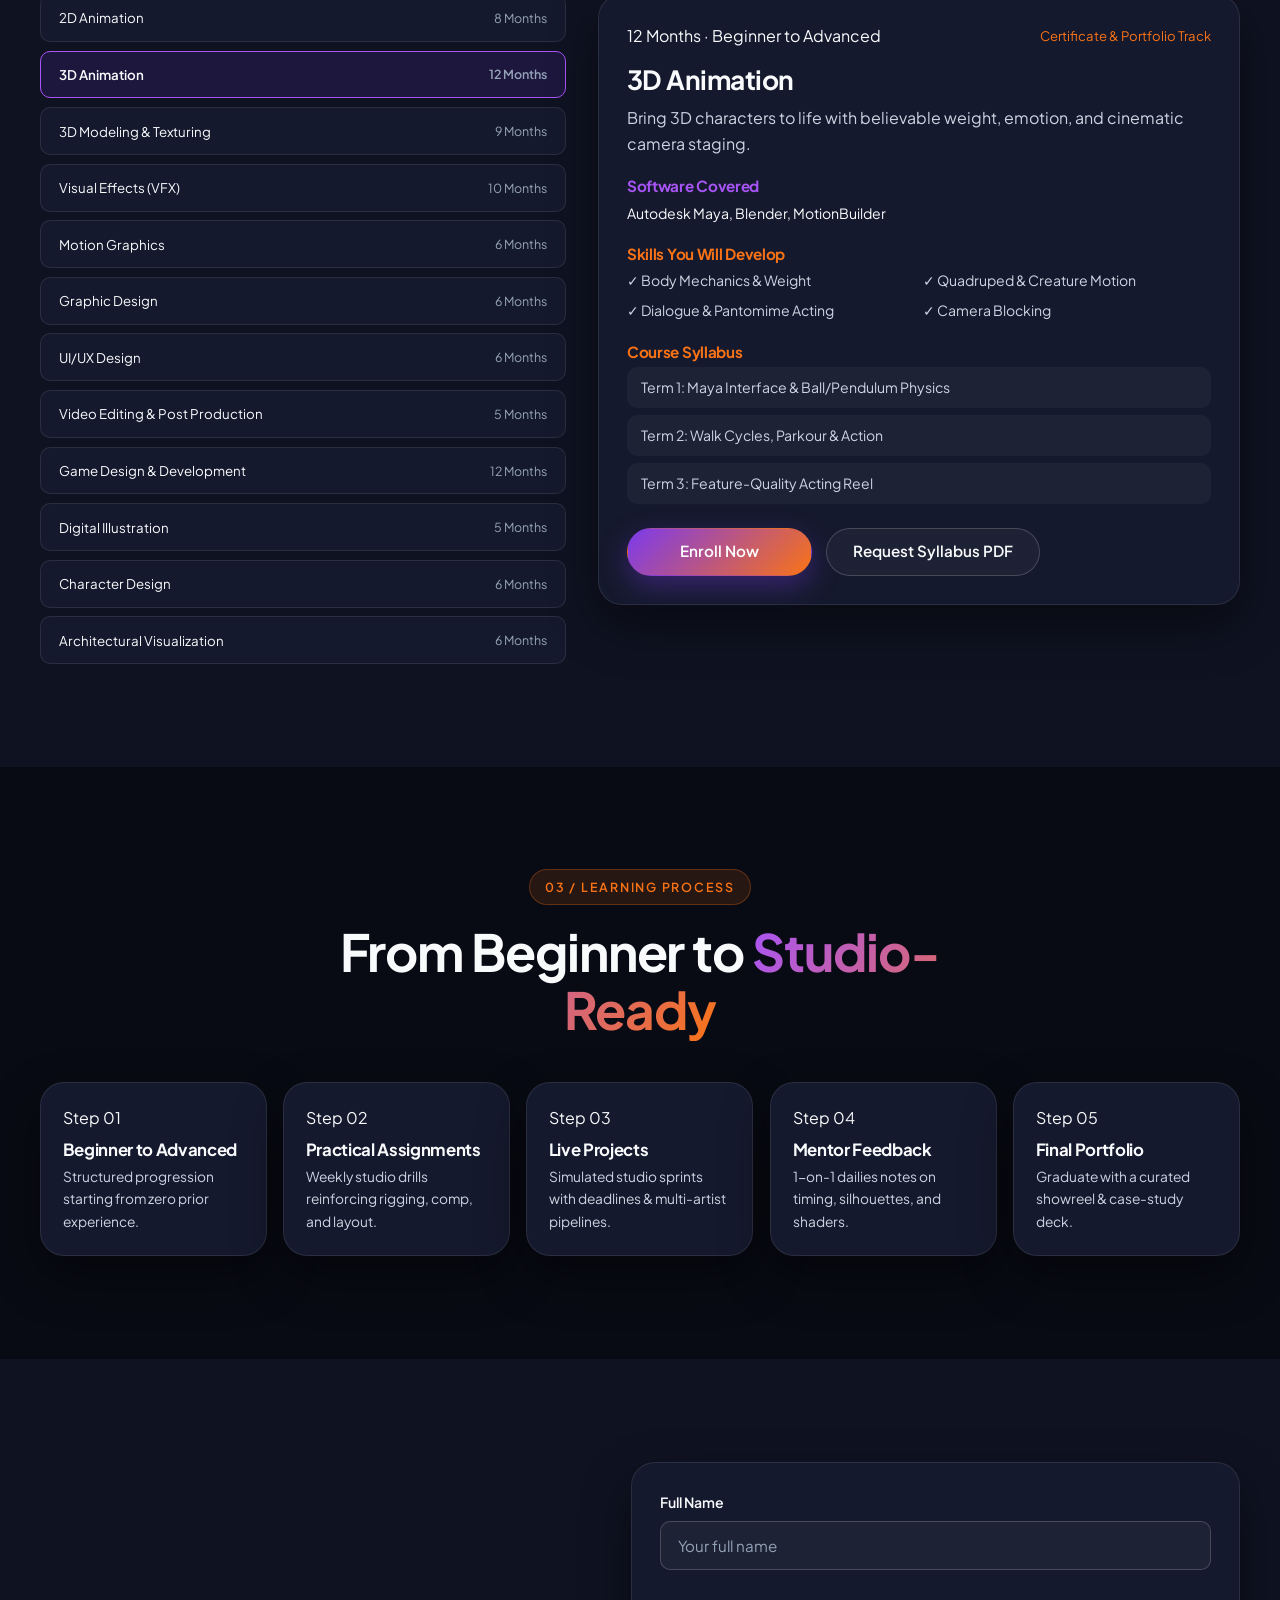
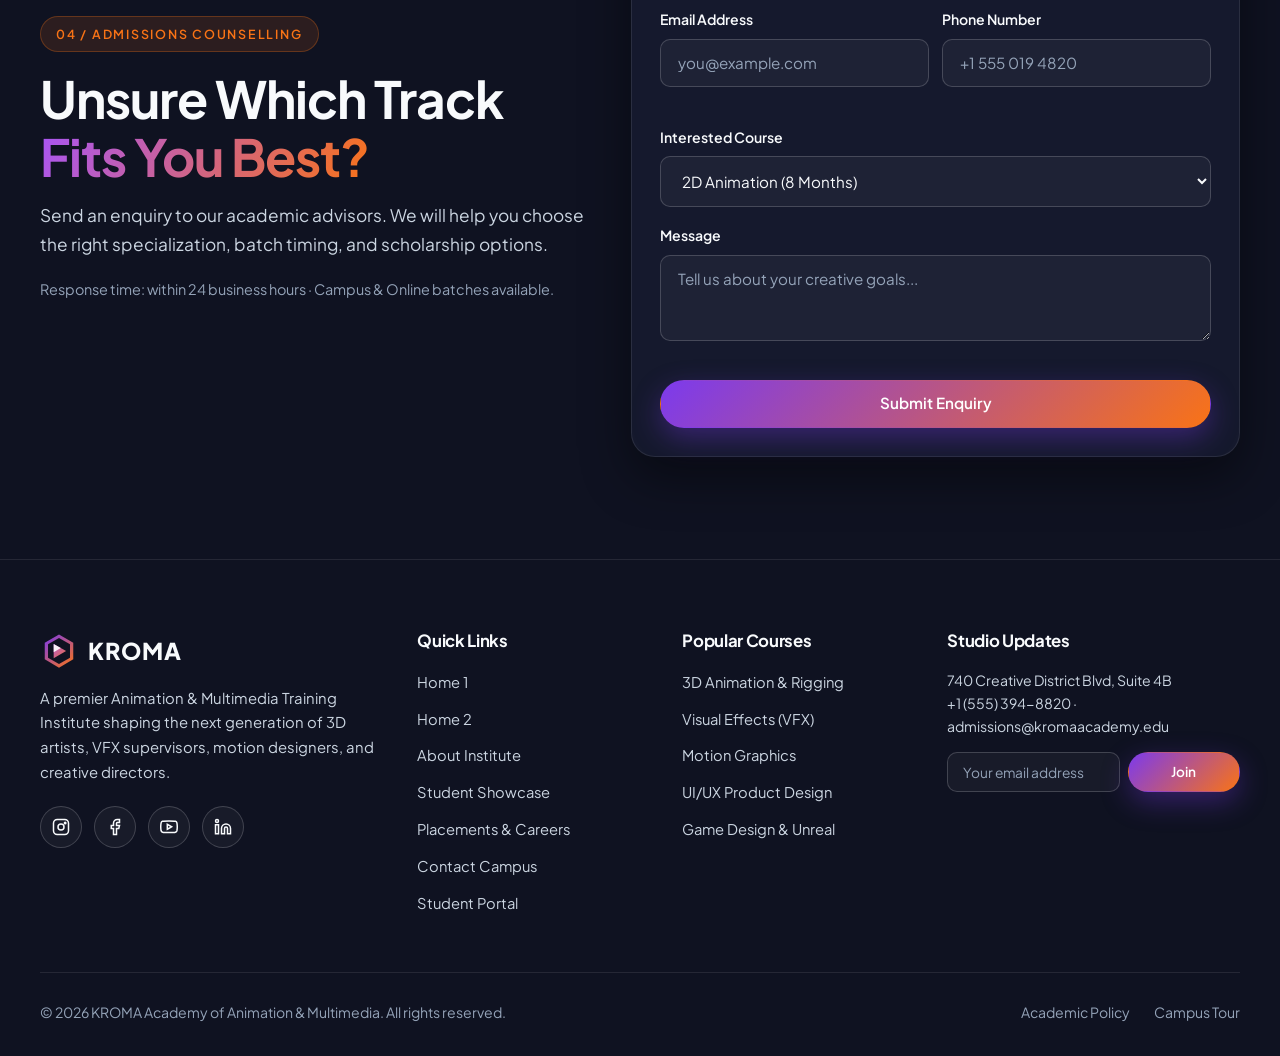
==== commit 6c1d49f9: "corrections" ====
--- a/courses.html
+++ b/courses.html
@@ -109,6 +109,7 @@
       .courses-grid-12, .process-5 { grid-template-columns: 1fr; }
       .course-card.featured-wide { grid-column: span 1; flex-direction: column; }
       .course-card.featured-wide img { width: 100%; height: 210px; }
+      #currDetailPanel .btn { min-width: 210px; }
     }
   </style>
 </head>
--- a/css/styles.css
+++ b/css/styles.css
@@ -802,4 +802,26 @@
     padding: 0.5rem 0.95rem;
     font-size: 0.84rem;
   }
-}
+  .modal-header {
+    padding: 0.9rem 1rem !important;
+  }
+  .modal-body {
+    padding: 1rem !important;
+  }
+  .modal-preview-frame {
+    aspect-ratio: auto !important;
+    min-height: 220px !important;
+  }
+  .modal-preview-overlay {
+    padding: 1.15rem 1rem !important;
+  }
+  .modal-preview-badge {
+    font-size: 0.72rem !important;
+    padding: 0.38rem 0.75rem !important;
+    margin-bottom: 0.6rem !important;
+  }
+  #showreelDesc {
+    font-size: 0.85rem !important;
+    line-height: 1.5 !important;
+  }
+}
